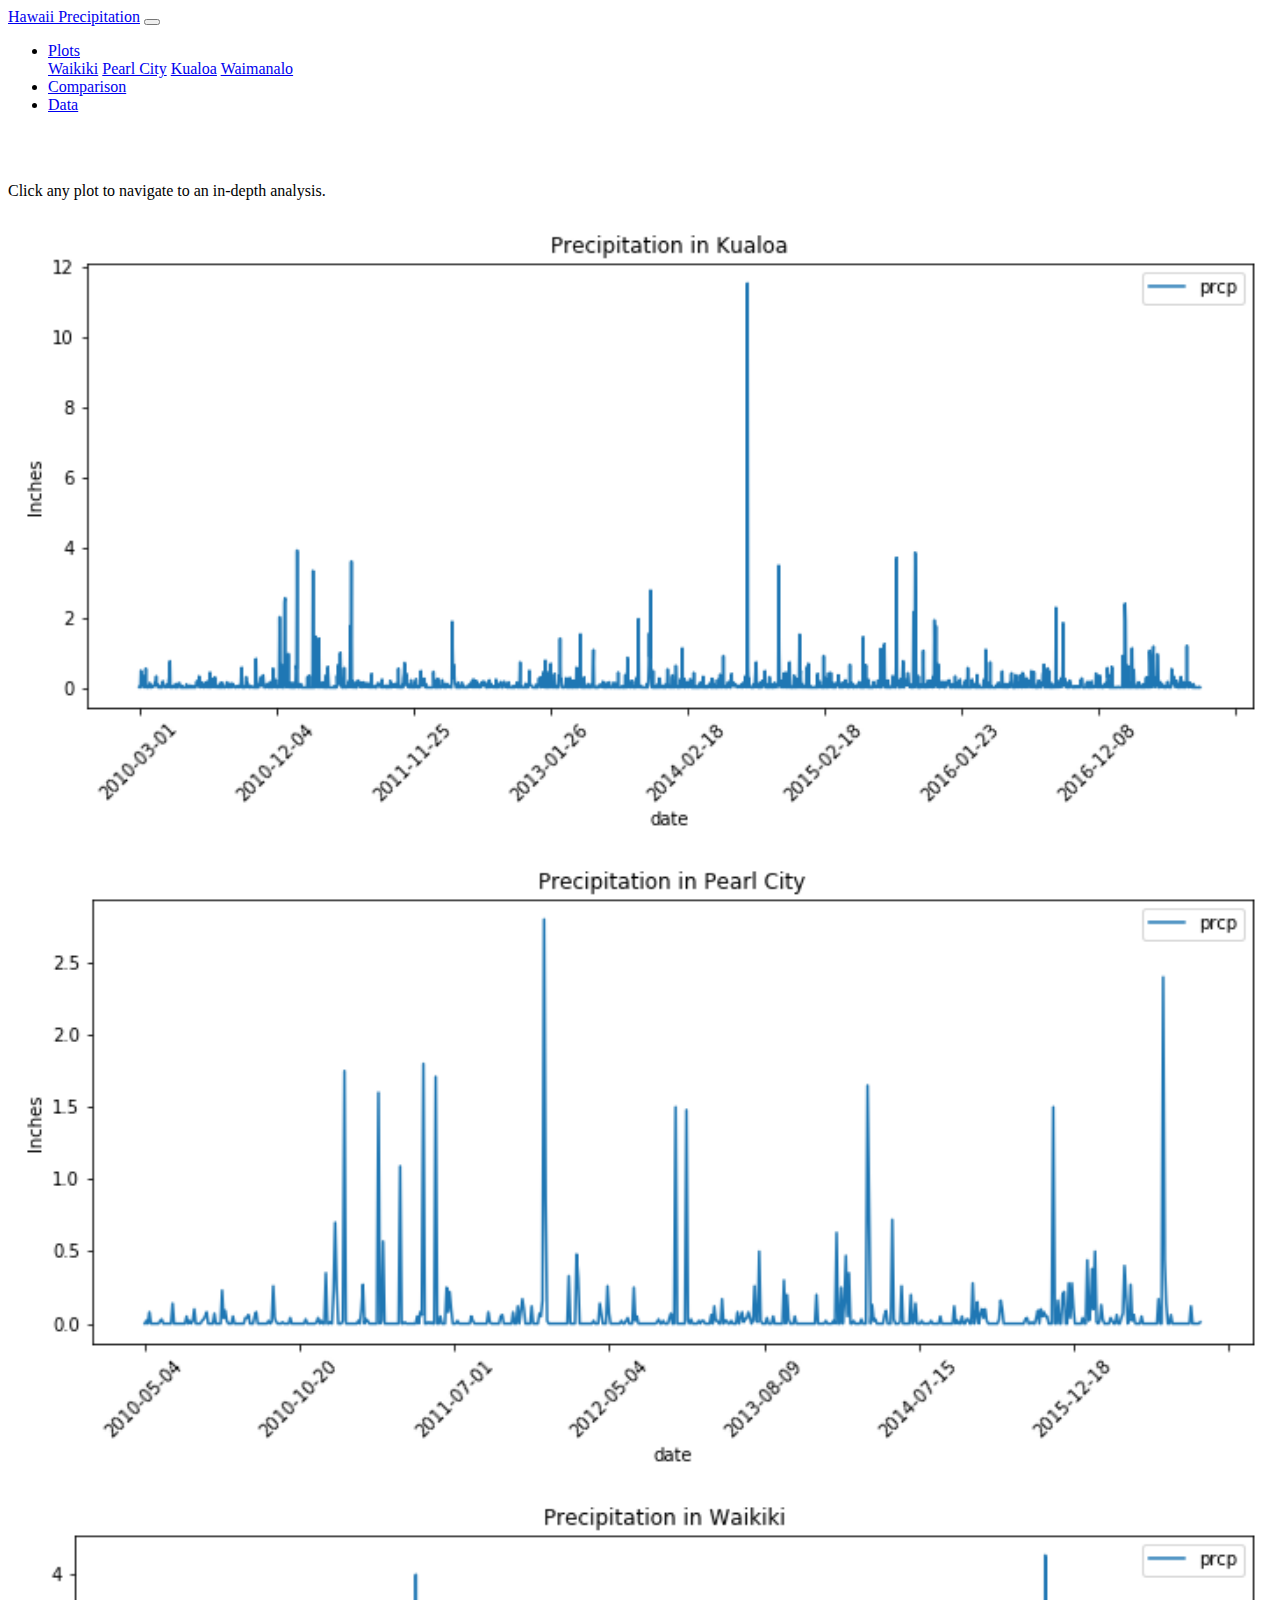
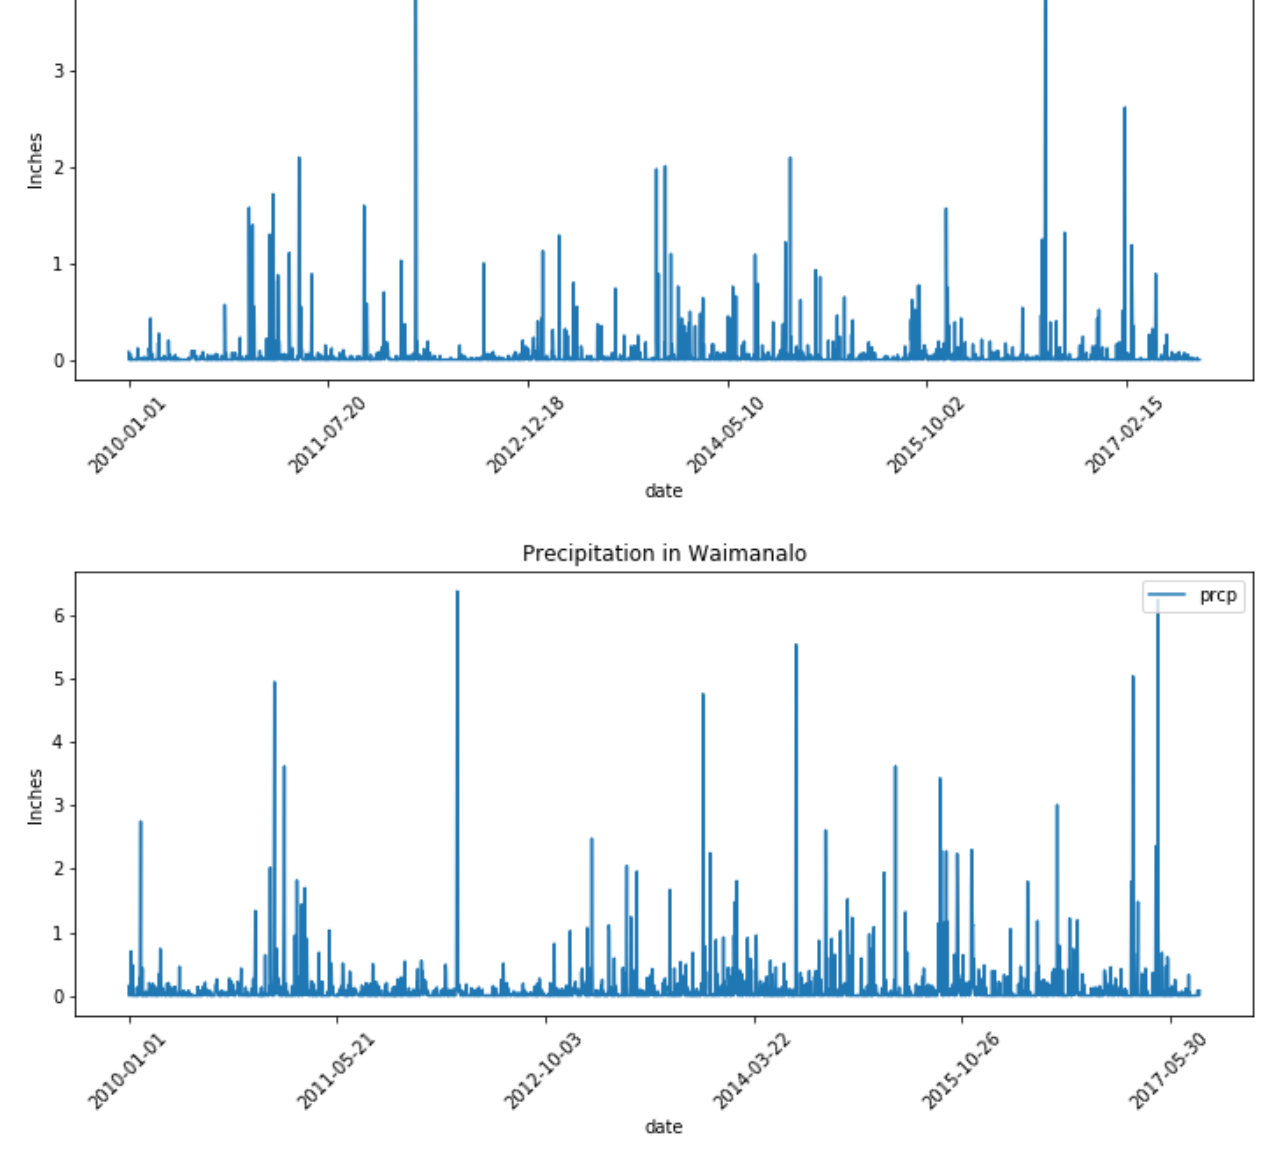
==== assets/comparisons.html @ 102267b3 "saving work on html files" ====
<!doctype html>
<html lang="en">
  <head>
    <!-- Required meta tags -->
    <meta charset="utf-8">
    <meta name="viewport" content="width=device-width, initial-scale=1">

    <!-- Bootstrap CSS -->
    <link href="https://cdn.jsdelivr.net/npm/bootstrap@5.0.0-beta2/dist/css/bootstrap.min.css" rel="stylesheet" integrity="sha384-BmbxuPwQa2lc/FVzBcNJ7UAyJxM6wuqIj61tLrc4wSX0szH/Ev+nYRRuWlolflfl" crossorigin="anonymous">

    <title>Hawaii Precipitation</title>
  </head>
  <body>

    <!-- Option 1: Bootstrap Bundle with Popper -->
    <script src="https://cdn.jsdelivr.net/npm/bootstrap@5.0.0-beta2/dist/js/bootstrap.bundle.min.js" integrity="sha384-b5kHyXgcpbZJO/tY9Ul7kGkf1S0CWuKcCD38l8YkeH8z8QjE0GmW1gYU5S9FOnJ0" crossorigin="anonymous"></script>

    <nav class="navbar navbar-expand-lg navbar-dark bg-primary">
        <a class="navbar-brand" href="../index.html">Hawaii Precipitation</a>
        <button class="navbar-toggler" type="button" data-toggle="collapse" data-target="#navbarColor01" aria-controls="navbarColor01" aria-expanded="false" aria-label="Toggle navigation">
          <span class="navbar-toggler-icon"></span>
        </button>
      
        <div class="collapse navbar-collapse" id="navbarColor01">
          <ul class="navbar-nav mr-auto">
            <li class="nav-item dropdown">
              <a class="nav-link dropdown-toggle" data-toggle="dropdown" href="#" role="button" aria-haspopup="true" aria-expanded="false">Plots</a>
              <div class="dropdown-menu">
                <a class="dropdown-item" href="waikiki.html">Waikiki</a>
                <a class="dropdown-item" href="pearl_city.html">Pearl City</a>
                <a class="dropdown-item" href="kualoa.html">Kualoa</a>
                <a class="dropdown-item" href="waimanalo.html">Waimanalo</a>
              </div>
            </li>
            <li class="nav-item">
                <a class="nav-link" href="comparisons.html">Comparison</a>
              </li>
              <li class="nav-item">
                <a class="nav-link" href="hawaii_data.html">Data</a>
              </li>
          </ul>
          <!-- <form class="form-inline my-2 my-lg-0">
            <input class="form-control mr-sm-2" type="text" placeholder="Search">
            <button class="btn btn-secondary my-2 my-sm-0" type="submit">Search</button>
          </form> -->
        </div>
      </nav>
      <br></br>
      <div class="container-fluid">
        <div class="row">
          <div class="col-md-12">
            <p>Click any plot to navigate to an in-depth analysis.</p>
          </div>
        </div>
        <div class="row">
            <div class="col-md-6">
              <a href="kualoa.html">
                <img src="../visualizations/kualoa.png" alt="Kualoa precipitationgrab" width="100%">
              </a>
            </div>
            <div class="col-md-6">
              <a href="pearl_city.html">
                <img src="../visualizations/pearl_city.png" alt="Pearl City precipitation graph" width="100%">
              </a>
            </div>
        </div>
    </div>
    <div class="container-fluid">
        <div class="row">
            <div class="col-md-6">
              <a href="waikiki.html">
                <img src="../visualizations/waikiki.png" alt="Waikiki precipitation graph" width="100%">
              </a>
            </div>
            <div class="col-md-6">
              <a href="waimanalo.html">
                <img src="../visualizations/waimanalo.png" alt="Waimanalo precipitation graph" width="100%">
              </a>
            </div>
        </div>
    </div>

     


  </body>
</html>
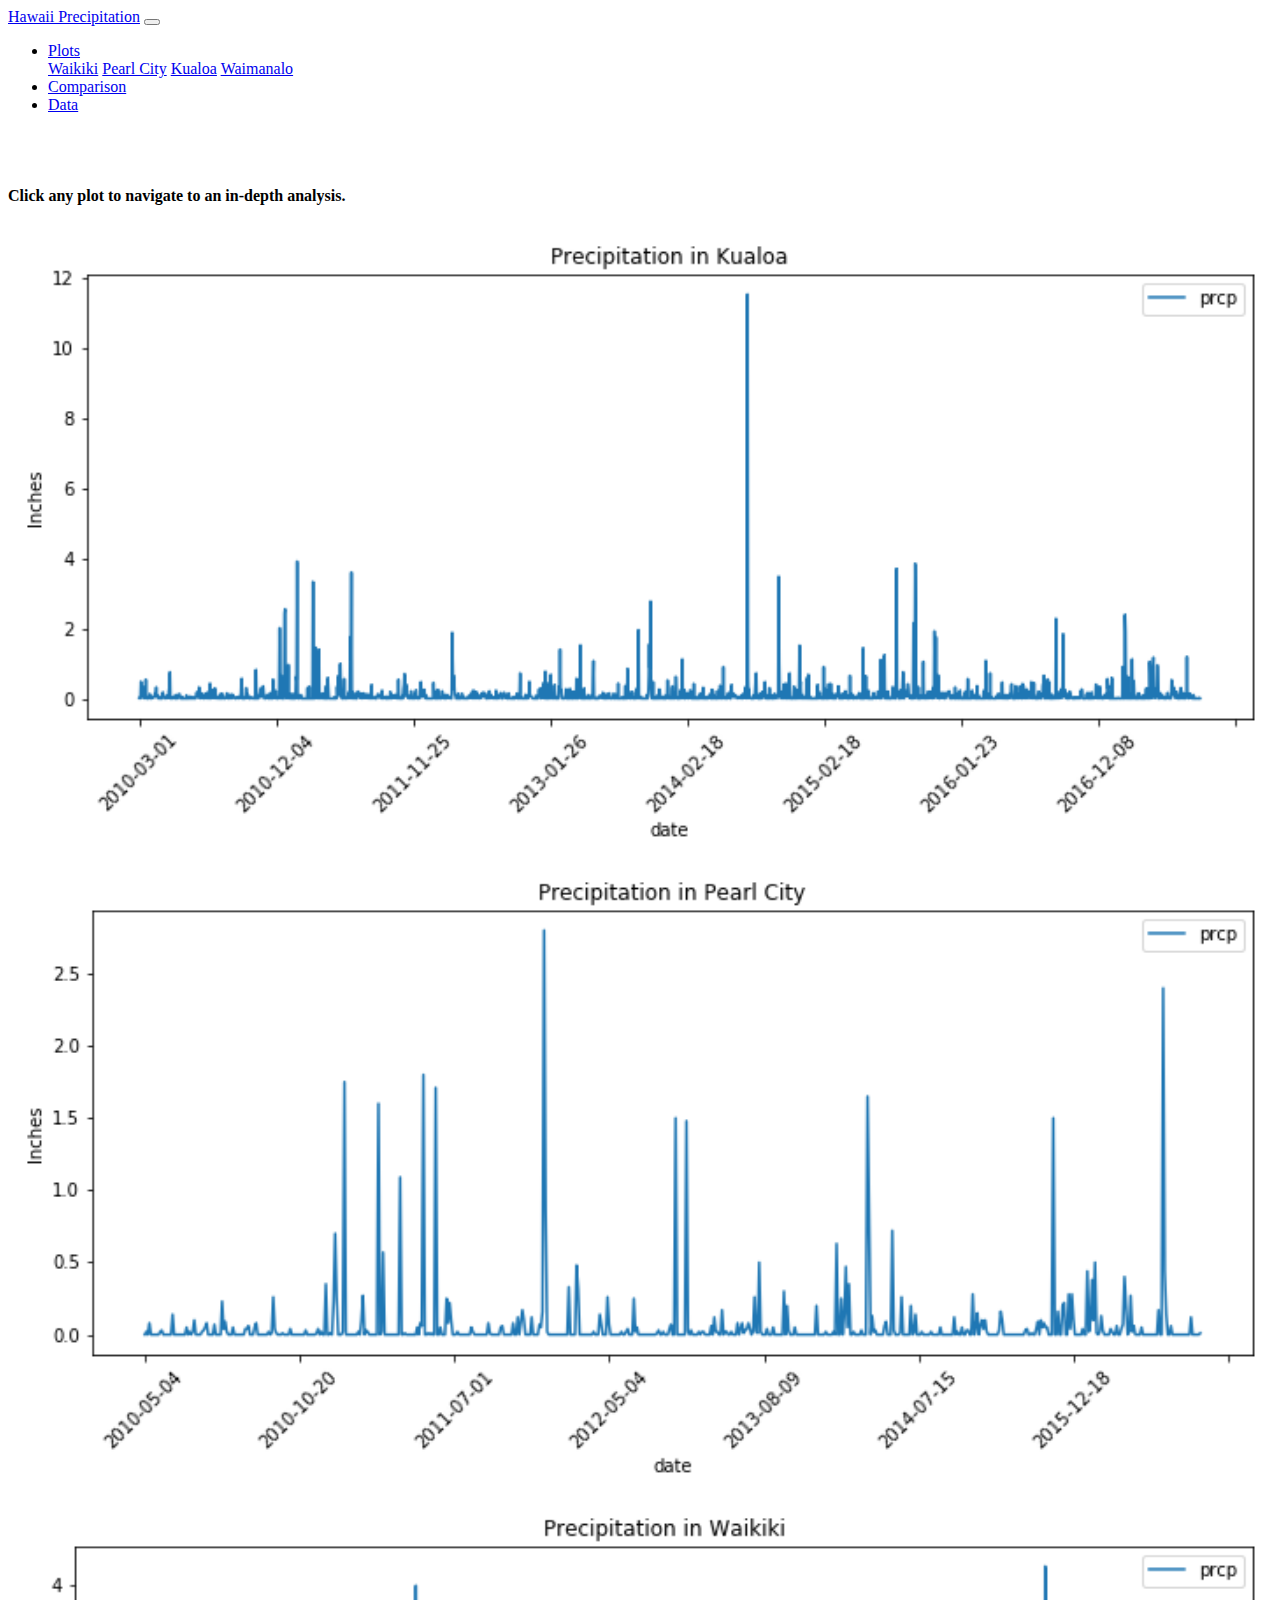
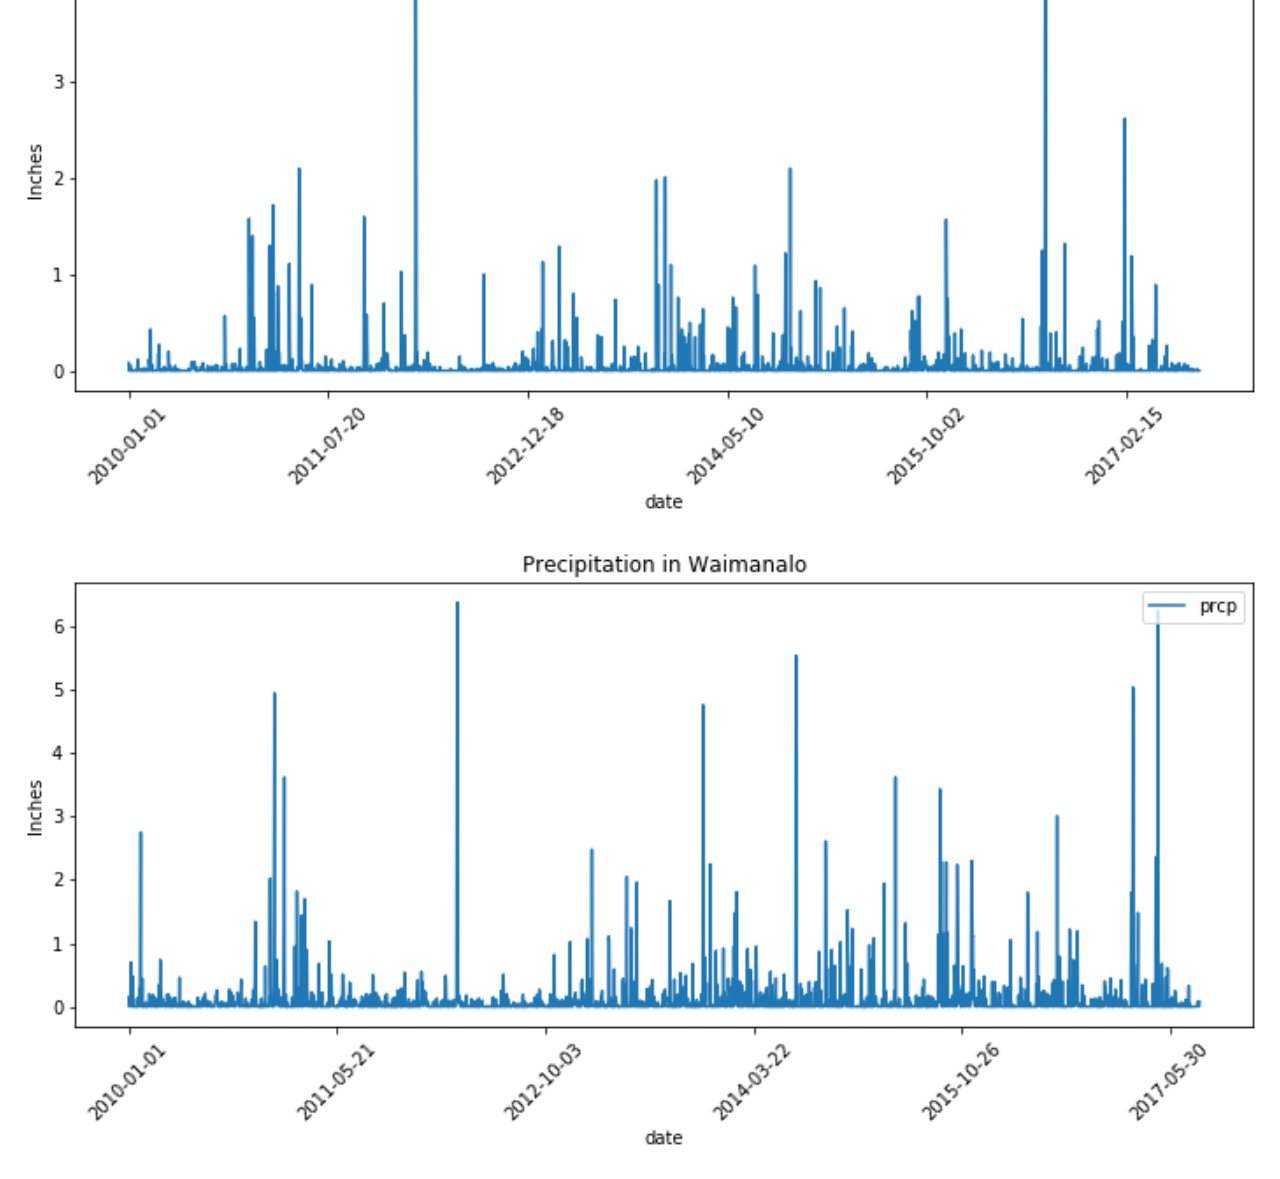
==== commit 355837b7: "saving commentary in html files" ====
--- a/assets/comparisons.html
+++ b/assets/comparisons.html
@@ -49,7 +49,7 @@
       <div class="container-fluid">
         <div class="row">
           <div class="col-md-12">
-            <p>Click any plot to navigate to an in-depth analysis.</p>
+            <h4>Click any plot to navigate to an in-depth analysis.</h4>
           </div>
         </div>
         <div class="row">
@@ -81,7 +81,9 @@
     </div>
 
      
-
+    <script src="https://code.jquery.com/jquery-3.3.1.slim.min.js" integrity="sha384-q8i/X+965DzO0rT7abK41JStQIAqVgRVzpbzo5smXKp4YfRvH+8abtTE1Pi6jizo" crossorigin="anonymous"></script>
+    <script src="https://cdnjs.cloudflare.com/ajax/libs/popper.js/1.14.6/umd/popper.min.js" integrity="sha384-wHAiFfRlMFy6i5SRaxvfOCifBUQy1xHdJ/yoi7FRNXMRBu5WHdZYu1hA6ZOblgut" crossorigin="anonymous"></script>
+    <script src="https://stackpath.bootstrapcdn.com/bootstrap/4.2.1/js/bootstrap.min.js" integrity="sha384-B0UglyR+jN6CkvvICOB2joaf5I4l3gm9GU6Hc1og6Ls7i6U/mkkaduKaBhlAXv9k" crossorigin="anonymous"></script>   
 
   </body>
 </html>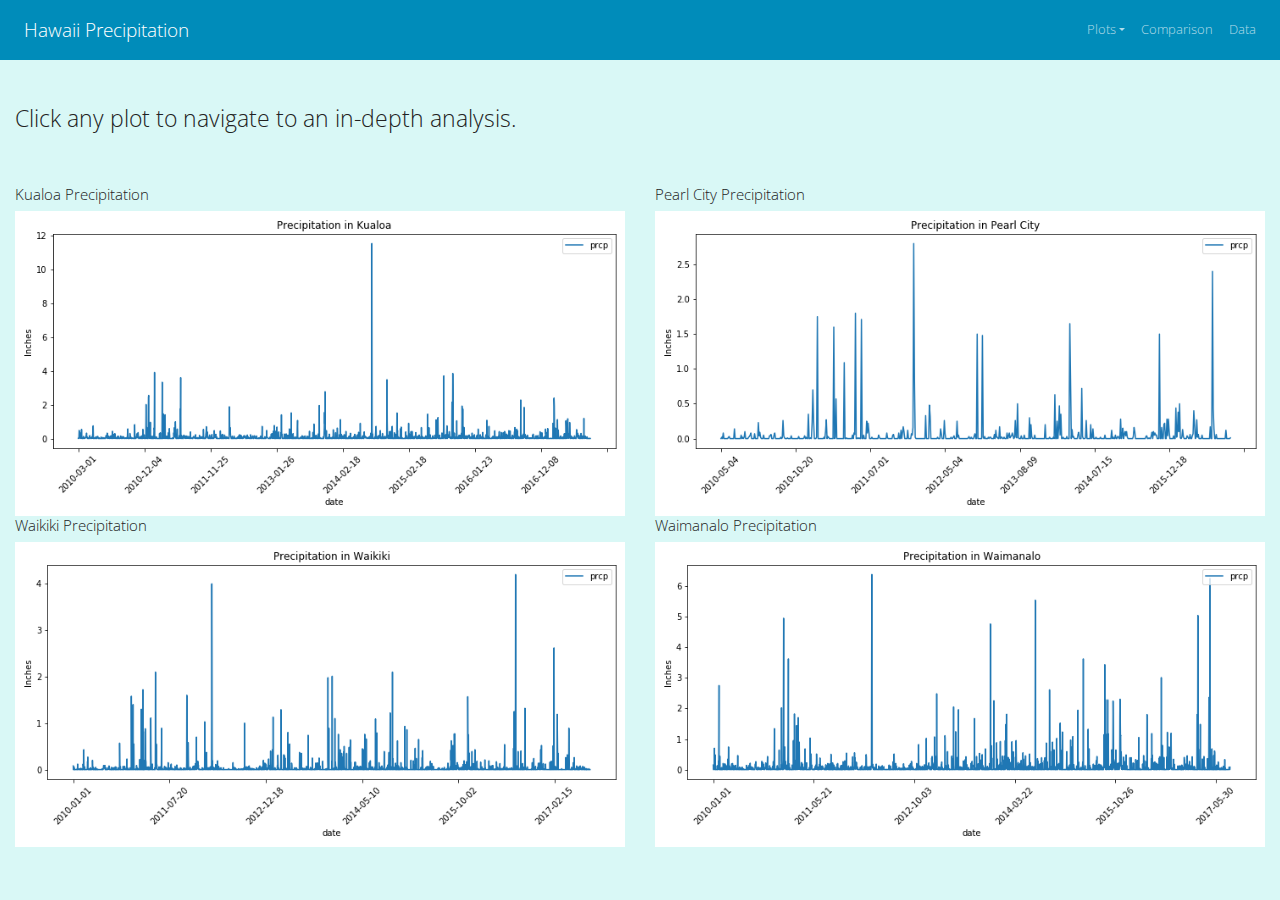
==== commit 6190d6cc: "saving work after tutor session, working bootstrap.css file" ====
--- a/assets/comparisons.html
+++ b/assets/comparisons.html
@@ -6,24 +6,24 @@
     <meta name="viewport" content="width=device-width, initial-scale=1">
 
     <!-- Bootstrap CSS -->
-    <link href="https://cdn.jsdelivr.net/npm/bootstrap@5.0.0-beta2/dist/css/bootstrap.min.css" rel="stylesheet" integrity="sha384-BmbxuPwQa2lc/FVzBcNJ7UAyJxM6wuqIj61tLrc4wSX0szH/Ev+nYRRuWlolflfl" crossorigin="anonymous">
+    <link href="../bootstrap.css" rel="stylesheet">
 
     <title>Hawaii Precipitation</title>
   </head>
   <body>
 
     <!-- Option 1: Bootstrap Bundle with Popper -->
-    <script src="https://cdn.jsdelivr.net/npm/bootstrap@5.0.0-beta2/dist/js/bootstrap.bundle.min.js" integrity="sha384-b5kHyXgcpbZJO/tY9Ul7kGkf1S0CWuKcCD38l8YkeH8z8QjE0GmW1gYU5S9FOnJ0" crossorigin="anonymous"></script>
+    <!-- <script src="https://cdn.jsdelivr.net/npm/bootstrap@5.0.0-beta2/dist/js/bootstrap.bundle.min.js" integrity="sha384-b5kHyXgcpbZJO/tY9Ul7kGkf1S0CWuKcCD38l8YkeH8z8QjE0GmW1gYU5S9FOnJ0" crossorigin="anonymous"></script> -->
 
     <nav class="navbar navbar-expand-lg navbar-dark bg-primary">
-        <a class="navbar-brand" href="../index.html">Hawaii Precipitation</a>
+        <a class="navbar-brand p-2" href="../index.html">Hawaii Precipitation</a>
         <button class="navbar-toggler" type="button" data-toggle="collapse" data-target="#navbarColor01" aria-controls="navbarColor01" aria-expanded="false" aria-label="Toggle navigation">
           <span class="navbar-toggler-icon"></span>
         </button>
       
-        <div class="collapse navbar-collapse" id="navbarColor01">
-          <ul class="navbar-nav mr-auto">
-            <li class="nav-item dropdown">
+        <div class="collapse navbar-collapse float-left" id="navbarColor01">
+          <ul class="navbar-nav ml-auto">
+            <li class="nav-item ml-auto dropdown">
               <a class="nav-link dropdown-toggle" data-toggle="dropdown" href="#" role="button" aria-haspopup="true" aria-expanded="false">Plots</a>
               <div class="dropdown-menu">
                 <a class="dropdown-item" href="waikiki.html">Waikiki</a>
@@ -32,10 +32,10 @@
                 <a class="dropdown-item" href="waimanalo.html">Waimanalo</a>
               </div>
             </li>
-            <li class="nav-item">
+            <li class="nav-item ml-auto">
                 <a class="nav-link" href="comparisons.html">Comparison</a>
               </li>
-              <li class="nav-item">
+              <li class="nav-item ml-auto">
                 <a class="nav-link" href="hawaii_data.html">Data</a>
               </li>
           </ul>
@@ -52,13 +52,16 @@
             <h4>Click any plot to navigate to an in-depth analysis.</h4>
           </div>
         </div>
+        <br></br>
         <div class="row">
             <div class="col-md-6">
+              <h6>Kualoa Precipitation</h6>
               <a href="kualoa.html">
                 <img src="../visualizations/kualoa.png" alt="Kualoa precipitationgrab" width="100%">
               </a>
             </div>
             <div class="col-md-6">
+              <h6>Pearl City Precipitation</h6>
               <a href="pearl_city.html">
                 <img src="../visualizations/pearl_city.png" alt="Pearl City precipitation graph" width="100%">
               </a>
@@ -68,11 +71,13 @@
     <div class="container-fluid">
         <div class="row">
             <div class="col-md-6">
+              <h6>Waikiki Precipitation</h6>
               <a href="waikiki.html">
                 <img src="../visualizations/waikiki.png" alt="Waikiki precipitation graph" width="100%">
               </a>
             </div>
             <div class="col-md-6">
+              <h6>Waimanalo Precipitation</h6>
               <a href="waimanalo.html">
                 <img src="../visualizations/waimanalo.png" alt="Waimanalo precipitation graph" width="100%">
               </a>
@@ -81,9 +86,12 @@
     </div>
 
      
-    <script src="https://code.jquery.com/jquery-3.3.1.slim.min.js" integrity="sha384-q8i/X+965DzO0rT7abK41JStQIAqVgRVzpbzo5smXKp4YfRvH+8abtTE1Pi6jizo" crossorigin="anonymous"></script>
+    <!-- <script src="https://code.jquery.com/jquery-3.3.1.slim.min.js" integrity="sha384-q8i/X+965DzO0rT7abK41JStQIAqVgRVzpbzo5smXKp4YfRvH+8abtTE1Pi6jizo" crossorigin="anonymous"></script>
     <script src="https://cdnjs.cloudflare.com/ajax/libs/popper.js/1.14.6/umd/popper.min.js" integrity="sha384-wHAiFfRlMFy6i5SRaxvfOCifBUQy1xHdJ/yoi7FRNXMRBu5WHdZYu1hA6ZOblgut" crossorigin="anonymous"></script>
-    <script src="https://stackpath.bootstrapcdn.com/bootstrap/4.2.1/js/bootstrap.min.js" integrity="sha384-B0UglyR+jN6CkvvICOB2joaf5I4l3gm9GU6Hc1og6Ls7i6U/mkkaduKaBhlAXv9k" crossorigin="anonymous"></script>   
+    <script src="https://stackpath.bootstrapcdn.com/bootstrap/4.2.1/js/bootstrap.min.js" integrity="sha384-B0UglyR+jN6CkvvICOB2joaf5I4l3gm9GU6Hc1og6Ls7i6U/mkkaduKaBhlAXv9k" crossorigin="anonymous"></script>    -->
+
+    <script src="https://code.jquery.com/jquery-3.5.1.slim.min.js" integrity="sha384-DfXdz2htPH0lsSSs5nCTpuj/zy4C+OGpamoFVy38MVBnE+IbbVYUew+OrCXaRkfj" crossorigin="anonymous"></script>
+    <script src="https://cdn.jsdelivr.net/npm/bootstrap@4.6.0/dist/js/bootstrap.bundle.min.js" integrity="sha384-Piv4xVNRyMGpqkS2by6br4gNJ7DXjqk09RmUpJ8jgGtD7zP9yug3goQfGII0yAns" crossorigin="anonymous"></script>
 
   </body>
 </html>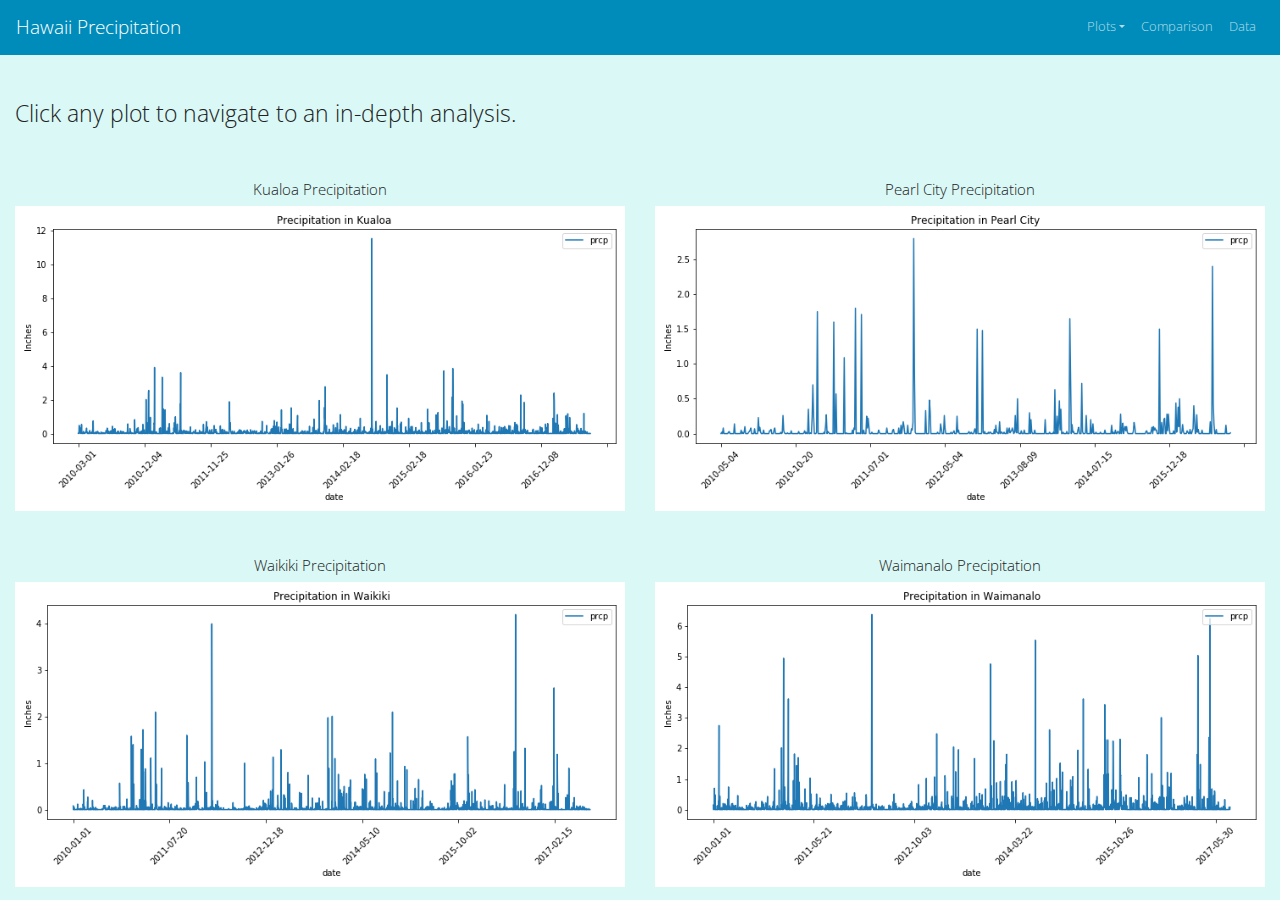
==== commit fa608596: "center aligned headers for visualizations" ====
--- a/assets/comparisons.html
+++ b/assets/comparisons.html
@@ -16,7 +16,7 @@
     <!-- <script src="https://cdn.jsdelivr.net/npm/bootstrap@5.0.0-beta2/dist/js/bootstrap.bundle.min.js" integrity="sha384-b5kHyXgcpbZJO/tY9Ul7kGkf1S0CWuKcCD38l8YkeH8z8QjE0GmW1gYU5S9FOnJ0" crossorigin="anonymous"></script> -->
 
     <nav class="navbar navbar-expand-lg navbar-dark bg-primary">
-        <a class="navbar-brand p-2" href="../index.html">Hawaii Precipitation</a>
+        <a class="navbar-brand" href="../index.html">Hawaii Precipitation</a>
         <button class="navbar-toggler" type="button" data-toggle="collapse" data-target="#navbarColor01" aria-controls="navbarColor01" aria-expanded="false" aria-label="Toggle navigation">
           <span class="navbar-toggler-icon"></span>
         </button>
@@ -55,29 +55,30 @@
         <br></br>
         <div class="row">
             <div class="col-md-6">
-              <h6>Kualoa Precipitation</h6>
+              <h6 style="text-align: center">Kualoa Precipitation</h6>
               <a href="kualoa.html">
                 <img src="../visualizations/kualoa.png" alt="Kualoa precipitationgrab" width="100%">
               </a>
             </div>
             <div class="col-md-6">
-              <h6>Pearl City Precipitation</h6>
+              <h6 style="text-align: center">Pearl City Precipitation</h6>
               <a href="pearl_city.html">
                 <img src="../visualizations/pearl_city.png" alt="Pearl City precipitation graph" width="100%">
               </a>
             </div>
         </div>
     </div>
+    <br></br>
     <div class="container-fluid">
         <div class="row">
             <div class="col-md-6">
-              <h6>Waikiki Precipitation</h6>
+              <h6 style="text-align: center">Waikiki Precipitation</h6>
               <a href="waikiki.html">
                 <img src="../visualizations/waikiki.png" alt="Waikiki precipitation graph" width="100%">
               </a>
             </div>
             <div class="col-md-6">
-              <h6>Waimanalo Precipitation</h6>
+              <h6 style="text-align: center">Waimanalo Precipitation</h6>
               <a href="waimanalo.html">
                 <img src="../visualizations/waimanalo.png" alt="Waimanalo precipitation graph" width="100%">
               </a>
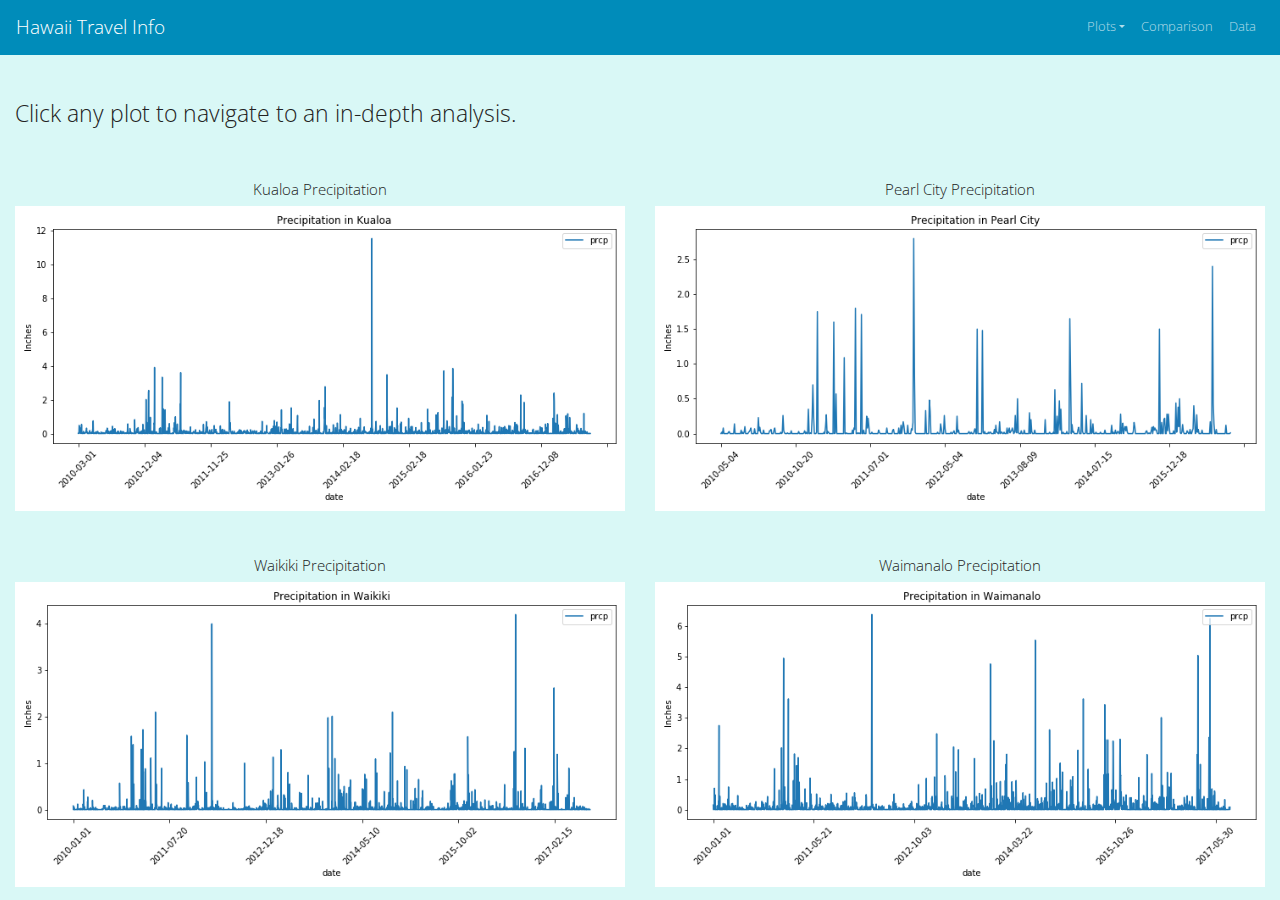
==== commit 17df4f8a: "updating titles" ====
--- a/assets/comparisons.html
+++ b/assets/comparisons.html
@@ -8,15 +8,12 @@
     <!-- Bootstrap CSS -->
     <link href="../bootstrap.css" rel="stylesheet">
 
-    <title>Hawaii Precipitation</title>
+    <title>Comparisons</title>
   </head>
   <body>
 
-    <!-- Option 1: Bootstrap Bundle with Popper -->
-    <!-- <script src="https://cdn.jsdelivr.net/npm/bootstrap@5.0.0-beta2/dist/js/bootstrap.bundle.min.js" integrity="sha384-b5kHyXgcpbZJO/tY9Ul7kGkf1S0CWuKcCD38l8YkeH8z8QjE0GmW1gYU5S9FOnJ0" crossorigin="anonymous"></script> -->
-
     <nav class="navbar navbar-expand-lg navbar-dark bg-primary">
-        <a class="navbar-brand" href="../index.html">Hawaii Precipitation</a>
+        <a class="navbar-brand" href="../index.html">Hawaii Travel Info</a>
         <button class="navbar-toggler" type="button" data-toggle="collapse" data-target="#navbarColor01" aria-controls="navbarColor01" aria-expanded="false" aria-label="Toggle navigation">
           <span class="navbar-toggler-icon"></span>
         </button>
@@ -39,10 +36,6 @@
                 <a class="nav-link" href="hawaii_data.html">Data</a>
               </li>
           </ul>
-          <!-- <form class="form-inline my-2 my-lg-0">
-            <input class="form-control mr-sm-2" type="text" placeholder="Search">
-            <button class="btn btn-secondary my-2 my-sm-0" type="submit">Search</button>
-          </form> -->
         </div>
       </nav>
       <br></br>
@@ -86,11 +79,6 @@
         </div>
     </div>
 
-     
-    <!-- <script src="https://code.jquery.com/jquery-3.3.1.slim.min.js" integrity="sha384-q8i/X+965DzO0rT7abK41JStQIAqVgRVzpbzo5smXKp4YfRvH+8abtTE1Pi6jizo" crossorigin="anonymous"></script>
-    <script src="https://cdnjs.cloudflare.com/ajax/libs/popper.js/1.14.6/umd/popper.min.js" integrity="sha384-wHAiFfRlMFy6i5SRaxvfOCifBUQy1xHdJ/yoi7FRNXMRBu5WHdZYu1hA6ZOblgut" crossorigin="anonymous"></script>
-    <script src="https://stackpath.bootstrapcdn.com/bootstrap/4.2.1/js/bootstrap.min.js" integrity="sha384-B0UglyR+jN6CkvvICOB2joaf5I4l3gm9GU6Hc1og6Ls7i6U/mkkaduKaBhlAXv9k" crossorigin="anonymous"></script>    -->
-
     <script src="https://code.jquery.com/jquery-3.5.1.slim.min.js" integrity="sha384-DfXdz2htPH0lsSSs5nCTpuj/zy4C+OGpamoFVy38MVBnE+IbbVYUew+OrCXaRkfj" crossorigin="anonymous"></script>
     <script src="https://cdn.jsdelivr.net/npm/bootstrap@4.6.0/dist/js/bootstrap.bundle.min.js" integrity="sha384-Piv4xVNRyMGpqkS2by6br4gNJ7DXjqk09RmUpJ8jgGtD7zP9yug3goQfGII0yAns" crossorigin="anonymous"></script>
 
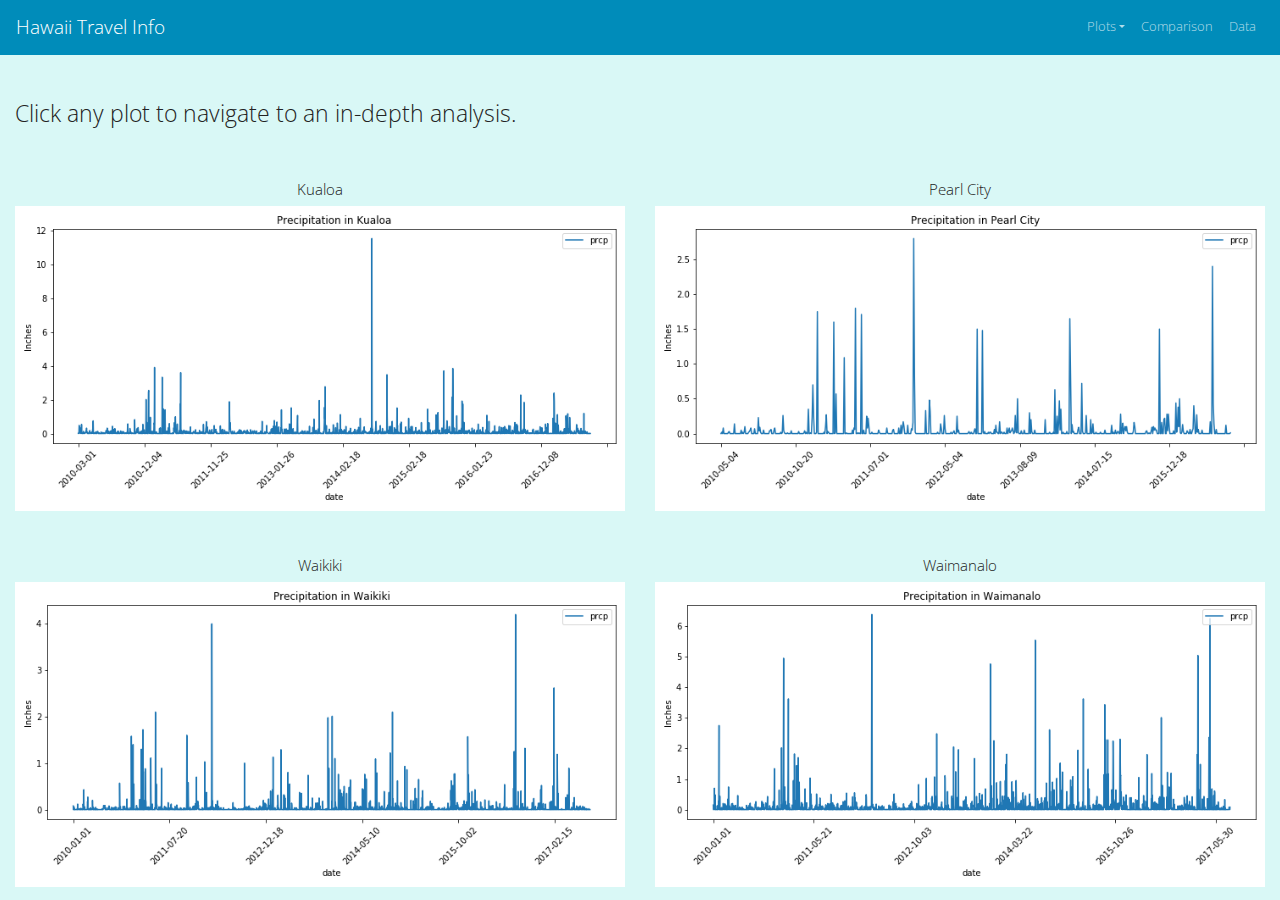
==== commit 29286501: "updating headers on landing page and comparisons page" ====
--- a/assets/comparisons.html
+++ b/assets/comparisons.html
@@ -48,13 +48,13 @@
         <br></br>
         <div class="row">
             <div class="col-md-6">
-              <h6 style="text-align: center">Kualoa Precipitation</h6>
+              <h6 style="text-align: center">Kualoa</h6>
               <a href="kualoa.html">
                 <img src="../visualizations/kualoa.png" alt="Kualoa precipitationgrab" width="100%">
               </a>
             </div>
             <div class="col-md-6">
-              <h6 style="text-align: center">Pearl City Precipitation</h6>
+              <h6 style="text-align: center">Pearl City</h6>
               <a href="pearl_city.html">
                 <img src="../visualizations/pearl_city.png" alt="Pearl City precipitation graph" width="100%">
               </a>
@@ -65,13 +65,13 @@
     <div class="container-fluid">
         <div class="row">
             <div class="col-md-6">
-              <h6 style="text-align: center">Waikiki Precipitation</h6>
+              <h6 style="text-align: center">Waikiki</h6>
               <a href="waikiki.html">
                 <img src="../visualizations/waikiki.png" alt="Waikiki precipitation graph" width="100%">
               </a>
             </div>
             <div class="col-md-6">
-              <h6 style="text-align: center">Waimanalo Precipitation</h6>
+              <h6 style="text-align: center">Waimanalo</h6>
               <a href="waimanalo.html">
                 <img src="../visualizations/waimanalo.png" alt="Waimanalo precipitation graph" width="100%">
               </a>
